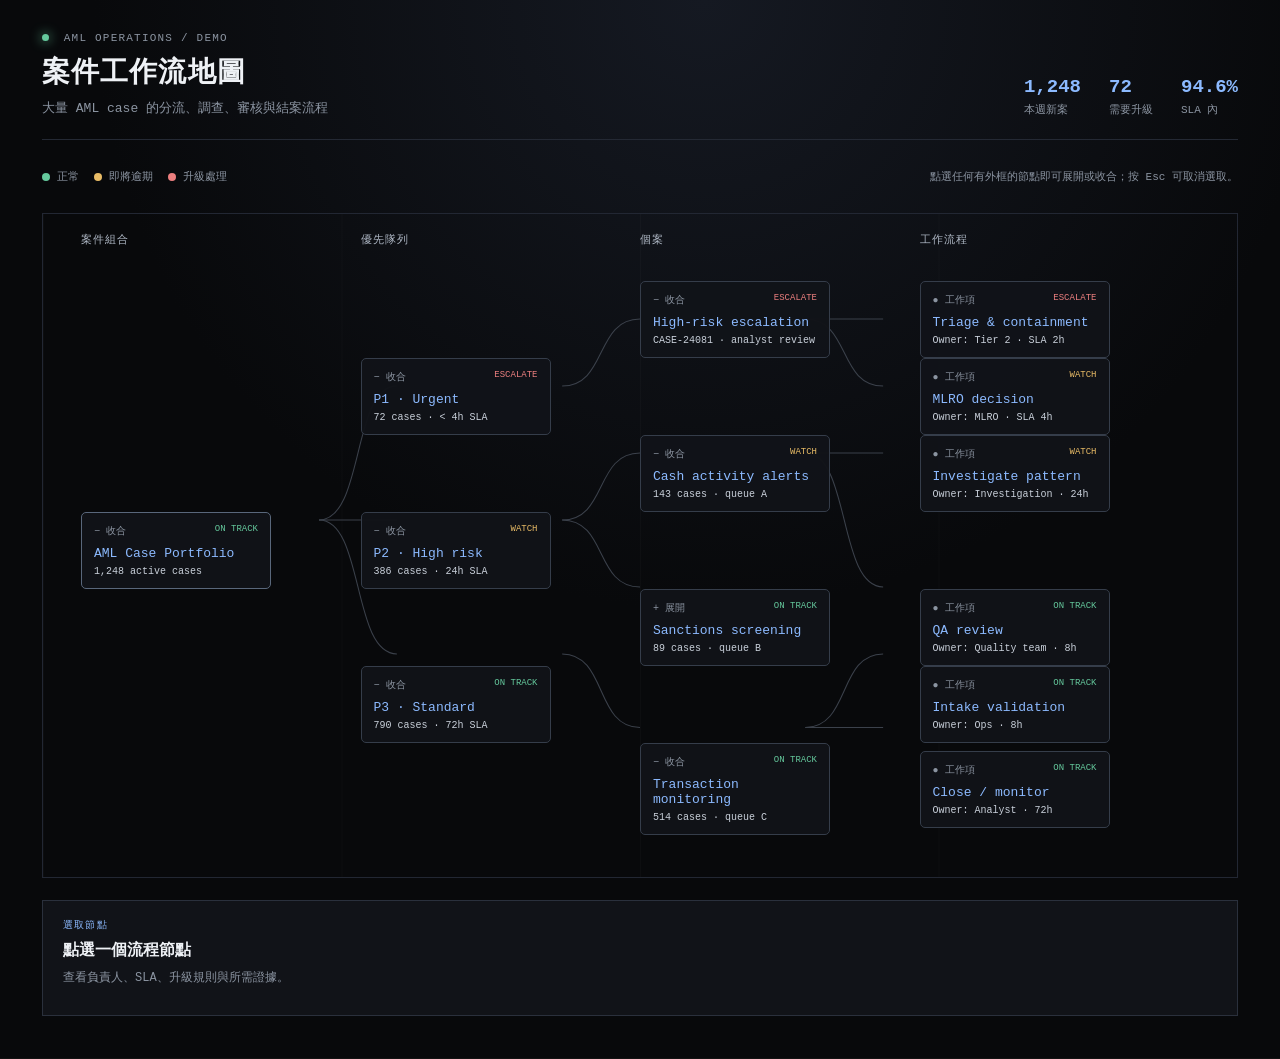
==== index.html @ a0718b2f "Add AML workflow map and design" ====
<!doctype html>
<html lang="zh-Hant">
  <head>
    <meta charset="UTF-8" />
    <meta name="viewport" content="width=device-width, initial-scale=1.0" />
    <title>AML Case Workflow Map</title>
    <link rel="stylesheet" href="styles.css" />
  </head>
  <body>
    <main class="app-shell">
      <header class="topbar">
        <div>
          <p class="eyebrow"><span></span> AML OPERATIONS / DEMO</p>
          <h1>案件工作流地圖</h1>
          <p class="subtitle">大量 AML case 的分流、調查、審核與結案流程</p>
        </div>
        <div class="summary" aria-label="案件摘要">
          <div><strong>1,248</strong><span>本週新案</span></div>
          <div><strong>72</strong><span>需要升級</span></div>
          <div><strong>94.6%</strong><span>SLA 內</span></div>
        </div>
      </header>

      <section class="legend-row" aria-label="圖例與操作說明">
        <div class="legend"><i class="dot green"></i> 正常 <i class="dot amber"></i> 即將逾期 <i class="dot red"></i> 升級處理</div>
        <p>點選任何有外框的節點即可展開或收合；按 Esc 可取消選取。</p>
      </section>

      <section class="board" aria-label="AML 案件工作流圖">
        <div class="stage-labels" aria-hidden="true">
          <span>案件組合</span><span>優先隊列</span><span>個案</span><span>工作流程</span>
        </div>
        <svg id="links" aria-hidden="true"></svg>
        <div id="tree" class="tree" role="tree" aria-label="可收合 AML 工作流"></div>
      </section>

      <aside id="detail" class="detail empty" aria-live="polite">
        <p class="detail-label">選取節點</p>
        <h2>點選一個流程節點</h2>
        <p>查看負責人、SLA、升級規則與所需證據。</p>
      </aside>
    </main>
    <script src="app.js"></script>
  </body>
</html>
---- styles.css ----
:root { color-scheme: dark; --bg:#08090b; --panel:#111318; --line:#3b414b; --text:#eef1f5; --muted:#8b94a1; --blue:#8cbaff; --green:#65c99d; --amber:#e9bc66; --red:#ec7f7f; }
* { box-sizing: border-box; }
body { margin:0; background:radial-gradient(circle at 55% 0%, #151922 0, var(--bg) 48%); color:var(--text); font-family:ui-monospace, SFMono-Regular, Menlo, Monaco, Consolas, monospace; }
.app-shell { max-width:1440px; min-height:100vh; margin:auto; padding:32px 42px 42px; }
.topbar { display:flex; align-items:flex-end; justify-content:space-between; gap:28px; border-bottom:1px solid #242934; padding-bottom:22px; }
.eyebrow { color:var(--muted); font-size:11px; letter-spacing:.11em; margin:0 0 9px; } .eyebrow span { display:inline-block; width:7px; height:7px; margin-right:7px; border-radius:50%; background:var(--green); box-shadow:0 0 12px var(--green); }
h1 { margin:0; font-size:28px; letter-spacing:.04em; } .subtitle { color:var(--muted); margin:8px 0 0; font-size:13px; }
.summary { display:flex; gap:28px; } .summary div { display:grid; gap:4px; } .summary strong { color:var(--blue); font-size:19px; } .summary span { color:var(--muted); font-size:11px; white-space:nowrap; }
.legend-row { display:flex; justify-content:space-between; align-items:center; color:var(--muted); font-size:11px; padding:18px 0; } .legend { display:flex; align-items:center; gap:7px; } .dot { width:8px; height:8px; border-radius:50%; display:inline-block; margin-left:8px; } .dot:first-child{margin-left:0}.green{background:var(--green)}.amber{background:var(--amber)}.red{background:var(--red)}
.board { position:relative; overflow:auto; min-height:590px; border:1px solid #222733; background:linear-gradient(90deg, rgba(255,255,255,.018) 1px, transparent 1px) 0 0/25% 100%; }
.stage-labels { min-width:1100px; display:grid; grid-template-columns:repeat(4,1fr); padding:18px 38px 0; color:#aeb7c4; font-size:11px; letter-spacing:.1em; }
.tree { position:relative; min-width:1100px; min-height:540px; padding:34px 38px 42px; display:grid; grid-template-columns:repeat(4,1fr); align-items:center; }
#links { position:absolute; left:0; top:42px; min-width:1100px; width:100%; height:548px; pointer-events:none; overflow:visible; }
.node-wrap { position:relative; z-index:1; min-height:74px; display:flex; align-items:center; }
.node { width:190px; border:1px solid #353d4a; border-radius:5px; background:rgba(17,19,24,.97); padding:11px 12px; text-align:left; color:var(--text); font:inherit; cursor:pointer; transition:border .15s, transform .15s, box-shadow .15s; }
.node:hover,.node.selected { border-color:var(--blue); transform:translateY(-1px); box-shadow:0 0 0 1px rgba(140,186,255,.22),0 9px 22px rgba(0,0,0,.3); }.node:focus-visible{outline:2px solid white;outline-offset:3px}
.node.root { border-color:#59677b; }.node .topline { display:flex; justify-content:space-between; gap:8px; font-size:10px; color:var(--muted); }.node .name { color:var(--blue); margin-top:8px; font-size:13px; }.node .meta { color:#c9d0da; margin-top:5px; font-size:10px; }.pill { font-size:9px; }.status-green{color:var(--green)}.status-amber{color:var(--amber)}.status-red{color:var(--red)}
.detail { margin-top:22px; min-height:116px; padding:17px 20px; border:1px solid #2a303c; background:var(--panel); }.detail-label { color:var(--blue); letter-spacing:.12em; font-size:10px; margin:0 0 8px; }.detail h2 { margin:0; font-size:16px; }.detail p:last-child { margin:8px 0 0; color:var(--muted); font-size:12px; line-height:1.6; }.detail-grid { display:flex; flex-wrap:wrap; gap:24px; color:#c6ceda; font-size:12px; }.detail-grid span { color:var(--muted); display:block; font-size:10px; margin-bottom:4px; }
@media (max-width:760px) { .app-shell{padding:22px 18px}.topbar,.legend-row{align-items:flex-start;flex-direction:column}.summary{gap:16px}.board{min-height:520px}.stage-labels{padding-left:22px}.tree{padding-left:22px}.detail{margin-top:16px} }
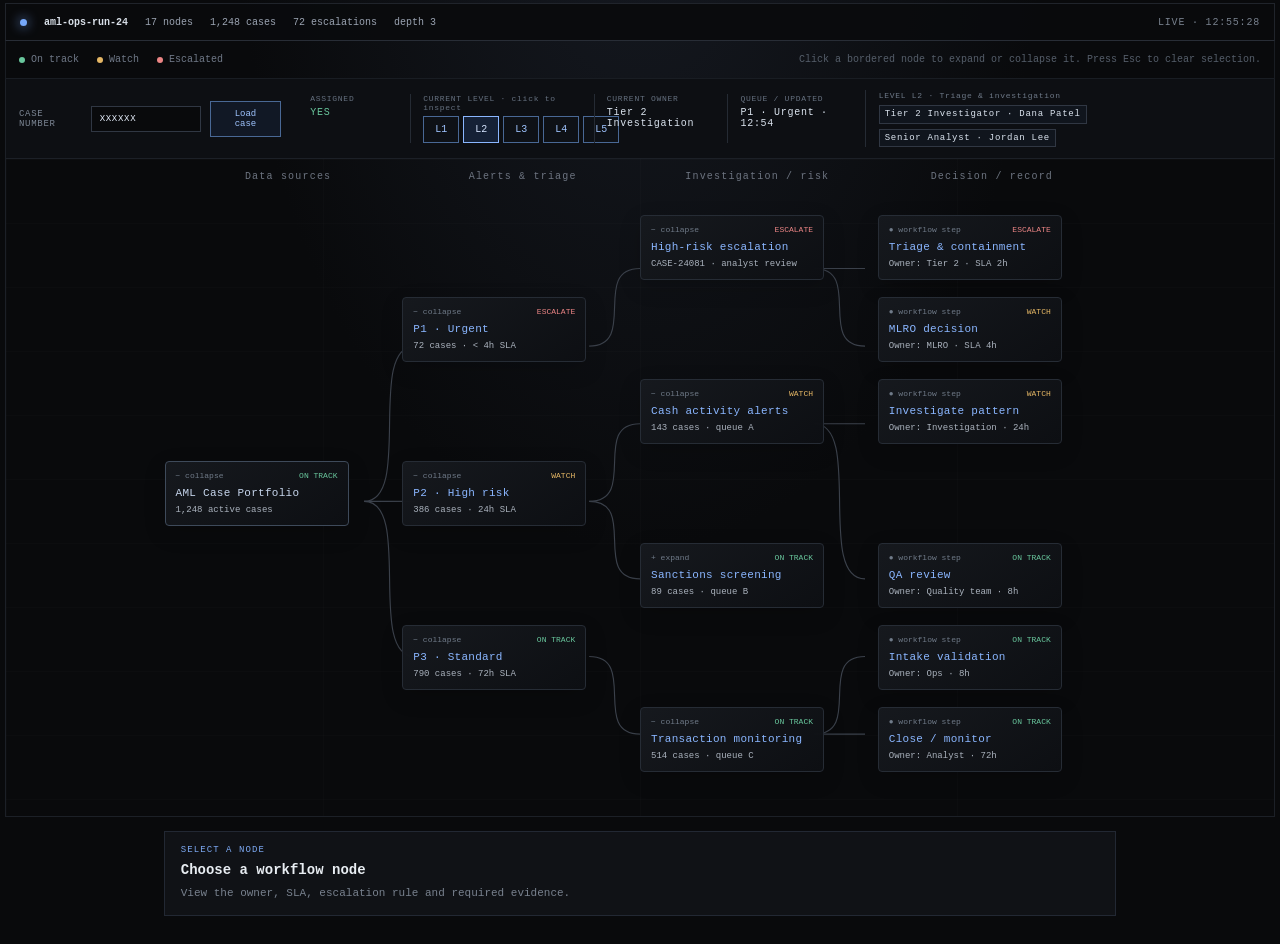
==== commit 5ff0c010: "Add English level ownership inspector" ====
--- a/index.html
+++ b/index.html
@@ -1,5 +1,5 @@
 <!doctype html>
-<html lang="zh-Hant">
+<html lang="en">
   <head>
     <meta charset="UTF-8" />
     <meta name="viewport" content="width=device-width, initial-scale=1.0" />
@@ -9,35 +9,34 @@
   <body>
     <main class="app-shell">
       <header class="topbar">
-        <div>
-          <p class="eyebrow"><span></span> AML OPERATIONS / DEMO</p>
-          <h1>案件工作流地圖</h1>
-          <p class="subtitle">大量 AML case 的分流、調查、審核與結案流程</p>
-        </div>
-        <div class="summary" aria-label="案件摘要">
-          <div><strong>1,248</strong><span>本週新案</span></div>
-          <div><strong>72</strong><span>需要升級</span></div>
-          <div><strong>94.6%</strong><span>SLA 內</span></div>
-        </div>
+        <div class="run"><span></span><strong>aml-ops-run-24</strong><b>17 nodes</b><b>1,248 cases</b><b>72 escalations</b><b>depth 3</b></div>
+        <time>LIVE · 12:55:28</time>
       </header>
 
-      <section class="legend-row" aria-label="圖例與操作說明">
-        <div class="legend"><i class="dot green"></i> 正常 <i class="dot amber"></i> 即將逾期 <i class="dot red"></i> 升級處理</div>
-        <p>點選任何有外框的節點即可展開或收合；按 Esc 可取消選取。</p>
+      <section class="legend-row" aria-label="Legend and map controls">
+        <div class="legend"><i class="dot green"></i> On track <i class="dot amber"></i> Watch <i class="dot red"></i> Escalated</div>
+        <p>Click a bordered node to expand or collapse it. Press Esc to clear selection.</p>
       </section>
 
-      <section class="board" aria-label="AML 案件工作流圖">
+      <section class="case-console" aria-label="Case status lookup">
+        <label>CASE NUMBER<input id="case-input" value="XXXXXX" maxlength="18" autocomplete="off" /></label>
+        <button id="case-search" type="button">Load case</button>
+        <div id="case-status" class="case-status" aria-live="polite"></div>
+        <div id="ownership-inspector" class="ownership-inspector" aria-live="polite"></div>
+      </section>
+
+      <section class="board" aria-label="AML case workflow map">
         <div class="stage-labels" aria-hidden="true">
-          <span>案件組合</span><span>優先隊列</span><span>個案</span><span>工作流程</span>
+          <span>Data sources</span><span>Alerts & triage</span><span>Investigation / risk</span><span>Decision / record</span>
         </div>
         <svg id="links" aria-hidden="true"></svg>
-        <div id="tree" class="tree" role="tree" aria-label="可收合 AML 工作流"></div>
+        <div id="tree" class="tree" role="tree" aria-label="Collapsible AML workflow"></div>
       </section>
 
       <aside id="detail" class="detail empty" aria-live="polite">
-        <p class="detail-label">選取節點</p>
-        <h2>點選一個流程節點</h2>
-        <p>查看負責人、SLA、升級規則與所需證據。</p>
+        <p class="detail-label">SELECT A NODE</p>
+        <h2>Choose a workflow node</h2>
+        <p>View the owner, SLA, escalation rule and required evidence.</p>
       </aside>
     </main>
     <script src="app.js"></script>
--- a/styles.css
+++ b/styles.css
@@ -1,19 +1,4 @@
-:root { color-scheme: dark; --bg:#08090b; --panel:#111318; --line:#3b414b; --text:#eef1f5; --muted:#8b94a1; --blue:#8cbaff; --green:#65c99d; --amber:#e9bc66; --red:#ec7f7f; }
-* { box-sizing: border-box; }
-body { margin:0; background:radial-gradient(circle at 55% 0%, #151922 0, var(--bg) 48%); color:var(--text); font-family:ui-monospace, SFMono-Regular, Menlo, Monaco, Consolas, monospace; }
-.app-shell { max-width:1440px; min-height:100vh; margin:auto; padding:32px 42px 42px; }
-.topbar { display:flex; align-items:flex-end; justify-content:space-between; gap:28px; border-bottom:1px solid #242934; padding-bottom:22px; }
-.eyebrow { color:var(--muted); font-size:11px; letter-spacing:.11em; margin:0 0 9px; } .eyebrow span { display:inline-block; width:7px; height:7px; margin-right:7px; border-radius:50%; background:var(--green); box-shadow:0 0 12px var(--green); }
-h1 { margin:0; font-size:28px; letter-spacing:.04em; } .subtitle { color:var(--muted); margin:8px 0 0; font-size:13px; }
-.summary { display:flex; gap:28px; } .summary div { display:grid; gap:4px; } .summary strong { color:var(--blue); font-size:19px; } .summary span { color:var(--muted); font-size:11px; white-space:nowrap; }
-.legend-row { display:flex; justify-content:space-between; align-items:center; color:var(--muted); font-size:11px; padding:18px 0; } .legend { display:flex; align-items:center; gap:7px; } .dot { width:8px; height:8px; border-radius:50%; display:inline-block; margin-left:8px; } .dot:first-child{margin-left:0}.green{background:var(--green)}.amber{background:var(--amber)}.red{background:var(--red)}
-.board { position:relative; overflow:auto; min-height:590px; border:1px solid #222733; background:linear-gradient(90deg, rgba(255,255,255,.018) 1px, transparent 1px) 0 0/25% 100%; }
-.stage-labels { min-width:1100px; display:grid; grid-template-columns:repeat(4,1fr); padding:18px 38px 0; color:#aeb7c4; font-size:11px; letter-spacing:.1em; }
-.tree { position:relative; min-width:1100px; min-height:540px; padding:34px 38px 42px; display:grid; grid-template-columns:repeat(4,1fr); align-items:center; }
-#links { position:absolute; left:0; top:42px; min-width:1100px; width:100%; height:548px; pointer-events:none; overflow:visible; }
-.node-wrap { position:relative; z-index:1; min-height:74px; display:flex; align-items:center; }
-.node { width:190px; border:1px solid #353d4a; border-radius:5px; background:rgba(17,19,24,.97); padding:11px 12px; text-align:left; color:var(--text); font:inherit; cursor:pointer; transition:border .15s, transform .15s, box-shadow .15s; }
-.node:hover,.node.selected { border-color:var(--blue); transform:translateY(-1px); box-shadow:0 0 0 1px rgba(140,186,255,.22),0 9px 22px rgba(0,0,0,.3); }.node:focus-visible{outline:2px solid white;outline-offset:3px}
-.node.root { border-color:#59677b; }.node .topline { display:flex; justify-content:space-between; gap:8px; font-size:10px; color:var(--muted); }.node .name { color:var(--blue); margin-top:8px; font-size:13px; }.node .meta { color:#c9d0da; margin-top:5px; font-size:10px; }.pill { font-size:9px; }.status-green{color:var(--green)}.status-amber{color:var(--amber)}.status-red{color:var(--red)}
-.detail { margin-top:22px; min-height:116px; padding:17px 20px; border:1px solid #2a303c; background:var(--panel); }.detail-label { color:var(--blue); letter-spacing:.12em; font-size:10px; margin:0 0 8px; }.detail h2 { margin:0; font-size:16px; }.detail p:last-child { margin:8px 0 0; color:var(--muted); font-size:12px; line-height:1.6; }.detail-grid { display:flex; flex-wrap:wrap; gap:24px; color:#c6ceda; font-size:12px; }.detail-grid span { color:var(--muted); display:block; font-size:10px; margin-bottom:4px; }
-@media (max-width:760px) { .app-shell{padding:22px 18px}.topbar,.legend-row{align-items:flex-start;flex-direction:column}.summary{gap:16px}.board{min-height:520px}.stage-labels{padding-left:22px}.tree{padding-left:22px}.detail{margin-top:16px} }
+:root { color-scheme:dark; --bg:#090a0c; --panel:#111317; --line:#303641; --text:#e8edf2; --muted:#78818e; --blue:#8ab6ff; --green:#69c79d; --amber:#e5b765; --red:#ec8585; }
+*{box-sizing:border-box} body{margin:0;background:radial-gradient(ellipse at 50% -15%,#161a22 0%,var(--bg) 45%);color:var(--text);font-family:ui-monospace,SFMono-Regular,Menlo,Monaco,Consolas,monospace}.app-shell{max-width:1480px;min-height:100vh;margin:auto;padding:3px 5px 28px}.topbar{height:38px;border:1px solid #20242b;border-bottom:1px solid #282d36;background:rgba(10,11,13,.96);padding:0 14px;display:flex;align-items:center;justify-content:space-between;font-size:10px;color:var(--muted)}.run{display:flex;align-items:center;gap:17px}.run span{width:7px;height:7px;border-radius:50%;background:#76a8f9;box-shadow:0 0 12px #76a8f9}.run strong{color:#d9e0e9}.run b{font-weight:400;color:#9aa3b1}.topbar time{letter-spacing:.08em}.legend-row{min-height:38px;border:1px solid #191d23;border-top:0;padding:0 13px;display:flex;align-items:center;justify-content:space-between;color:#6f7887;font-size:10px}.legend{display:flex;gap:6px;align-items:center}.dot{width:6px;height:6px;border-radius:50%;display:inline-block;margin-left:12px}.dot:first-child{margin-left:0}.green{background:var(--green)}.amber{background:var(--amber)}.red{background:var(--red)}.legend-row p{margin:0;color:#555e6a}.board{position:relative;overflow:auto;min-height:650px;border:1px solid #1c2027;border-top:0;background:linear-gradient(90deg,rgba(255,255,255,.012) 1px,transparent 1px) 0 0/25% 100%,linear-gradient(180deg,rgba(255,255,255,.012) 1px,transparent 1px) 0 0/100% 64px}.stage-labels{min-width:1180px;display:grid;grid-template-columns:repeat(4,1fr);padding:12px 13% 0;color:#6d7480;font-size:10px;letter-spacing:.12em;text-align:center}.tree{position:relative;min-width:1180px;min-height:596px;padding:24px 12.5% 36px;display:grid;grid-template-columns:repeat(4,1fr);align-items:center}#links{position:absolute;left:0;top:48px;min-width:1180px;width:100%;height:600px;pointer-events:none;overflow:visible}.node-wrap{position:relative;z-index:1;min-height:82px;display:flex;align-items:center}.node{width:184px;min-height:65px;border:1px solid #262c35;border-radius:4px;background:linear-gradient(145deg,rgba(22,25,30,.98),rgba(13,15,19,.98));padding:9px 10px;text-align:left;color:var(--text);font:inherit;cursor:pointer;transition:border .16s,transform .16s,box-shadow .16s;box-shadow:0 7px 22px rgba(0,0,0,.16)}.node:hover,.node.selected{border-color:var(--blue);transform:translateY(-2px);box-shadow:0 0 0 1px rgba(138,182,255,.2),0 10px 24px rgba(0,0,0,.4)}.node:focus-visible{outline:1px solid white;outline-offset:3px}.node.root{border-color:#3e4a5a}.node .topline{display:flex;justify-content:space-between;gap:5px;font-size:8px;color:#707b89}.node .name{color:var(--blue);margin-top:7px;font-size:11px;letter-spacing:.025em}.node.root .name{color:#c7d6ed}.node .meta{color:#aab2bd;margin-top:6px;font-size:9px;white-space:nowrap;overflow:hidden;text-overflow:ellipsis}.pill{font-size:8px}.status-green{color:var(--green)}.status-amber{color:var(--amber)}.status-red{color:var(--red)}.detail{margin:14px 12.5% 0;min-height:80px;padding:13px 16px;border:1px solid #222833;background:#101216}.detail-label{color:#7daaf4;letter-spacing:.12em;font-size:9px;margin:0 0 7px}.detail h2{margin:0;font-size:14px}.detail p:last-child{margin:7px 0 0;color:var(--muted);font-size:11px;line-height:1.55}.detail-grid{display:flex;flex-wrap:wrap;gap:20px;color:#c6ceda;font-size:11px;line-height:1.55}.detail-grid div:first-child{max-width:65%}.detail-grid span{color:var(--muted);display:block;font-size:9px;margin-bottom:2px}@media(max-width:760px){.app-shell{padding:3px}.run{gap:8px}.run b:nth-of-type(n+3){display:none}.legend-row p{display:none}.stage-labels{padding-left:18px}.tree{padding-left:18px}.detail{margin-left:10px;margin-right:10px}}
+.case-console{border:1px solid #1c2027;border-top:0;background:#0d0f13;padding:11px 13px;display:flex;align-items:center;gap:9px;font-size:9px;color:#7d8795;letter-spacing:.08em}.case-console label{display:flex;align-items:center;gap:8px}.case-console input{width:110px;border:1px solid #303743;background:#090a0c;color:#e6eefb;padding:7px 8px;font:inherit;letter-spacing:.08em}.case-console button{border:1px solid #496895;background:#111825;color:#9fc4ff;padding:7px 11px;font:inherit;font-size:9px;cursor:pointer}.case-console button:hover{background:#17233a}.case-status{display:flex;gap:0;margin-left:8px;flex:1}.case-field{min-width:112px;border-left:1px solid #252b34;padding:0 12px}.case-field:first-child{border-left:0}.case-field b{display:block;color:#667180;font-size:8px;font-weight:400;margin-bottom:4px}.case-field strong{font-size:10px;font-weight:400;color:#dbe4ef}.case-field .assigned-yes{color:var(--green)}.case-field .assigned-no{color:var(--red)}.level-track{display:flex;gap:4px;align-items:center}.level-chip{border:1px solid #303641;color:#697383;padding:2px 4px;font-size:8px}.level-chip.active{border-color:#8ab6ff;color:#d6e5ff;background:#152136}@media(max-width:760px){.case-console{align-items:flex-start;flex-wrap:wrap}.case-status{width:100%;margin:5px 0 0;overflow:auto}.case-field{min-width:92px;padding:0 8px}}
+.case-status .level-chip{background:#0e1116;cursor:pointer;font:inherit}.case-status .level-chip:hover,.case-status .level-chip[aria-pressed="true"]{border-color:#8ab6ff;color:#d6e5ff;background:#152136}.ownership-inspector{border-left:1px solid #252b34;padding-left:13px;min-width:265px;display:grid;gap:4px;line-height:1.4}.ownership-inspector>span{color:#6e7988;font-size:8px}.ownership-inspector strong{display:flex;flex-wrap:wrap;gap:5px;font-size:9px;font-weight:400;color:#dbe4ef}.ownership-inspector i{font-style:normal;border:1px solid #303743;padding:2px 5px;background:#10151d}@media(max-width:1120px){.case-console{flex-wrap:wrap}.ownership-inspector{width:100%;border-left:0;border-top:1px solid #252b34;padding:8px 0 0}.case-status{min-width:640px;margin-left:0}}
